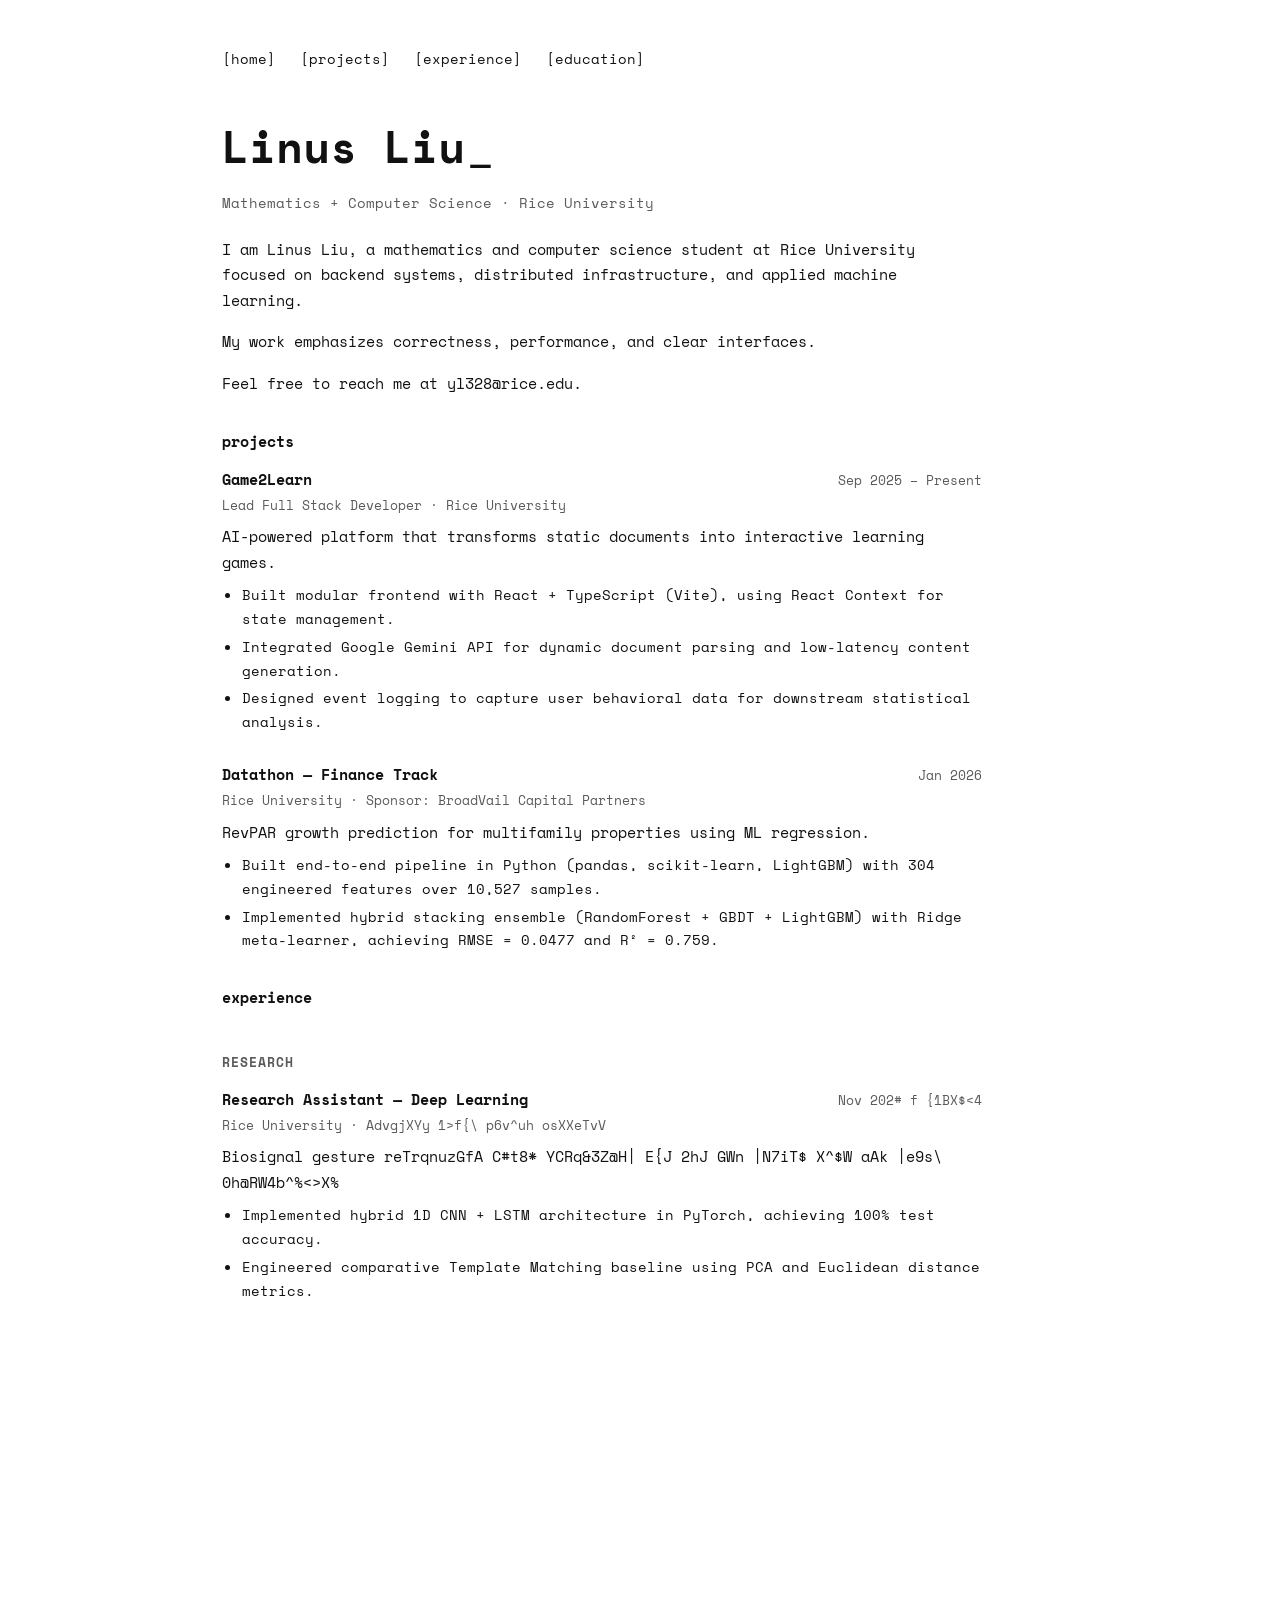
==== index.html @ 2ea879ff "🎨 Palette: Respect prefers-reduced-motion for text scramble animation Co-authored-by: user309dec <18" ====
<!doctype html>
<html lang="en">
  <head>
    <meta charset="utf-8" />
    <meta name="viewport" content="width=device-width, initial-scale=1" />
    <title>Linus Liu</title>
    <link rel="preconnect" href="https://fonts.googleapis.com" />
    <link rel="preconnect" href="https://fonts.gstatic.com" crossorigin />
    <link
      href="https://fonts.googleapis.com/css2?family=Space+Mono:wght@400;700&display=swap"
      rel="stylesheet"
    />
    <link rel="stylesheet" href="styles.css" />
  </head>
  <body>
    <div class="page">
      <header class="top">
        <nav class="nav">
          <a href="#home">[home]</a>
          <a href="#projects">[projects]</a>
          <a href="#experience">[experience]</a>
          <a href="#education">[education]</a>
        </nav>
      </header>

      <main id="home" class="content">
        <h1>Linus Liu</h1>
        <p class="subtitle">Mathematics + Computer Science · Rice University</p>

        <p>
          I am Linus Liu, a mathematics and computer science student at Rice
          University focused on backend systems, distributed infrastructure, and
          applied machine learning.
        </p>
        <p>
          My work emphasizes correctness, performance, and clear interfaces.
        </p>
        <p>
          Feel free to reach me at
          <a href="mailto:yl328@rice.edu">yl328@rice.edu</a>.
        </p>

        <section id="projects" class="section">
          <h2>Projects</h2>

          <div class="entry">
            <div class="entry-header">
              <span class="entry-title">Game2Learn</span>
              <span class="entry-date">Sep 2025 – Present</span>
            </div>
            <div class="entry-sub">
              Lead Full Stack Developer · Rice University
            </div>
            <p>
              AI-powered platform that transforms static documents into
              interactive learning games.
            </p>
            <ul>
              <li>
                Built modular frontend with React + TypeScript (Vite), using
                React Context for state management.
              </li>
              <li>
                Integrated Google Gemini API for dynamic document parsing and
                low-latency content generation.
              </li>
              <li>
                Designed event logging to capture user behavioral data for
                downstream statistical analysis.
              </li>
            </ul>
          </div>

          <div class="entry">
            <div class="entry-header">
              <span class="entry-title">Datathon — Finance Track</span>
              <span class="entry-date">Jan 2026</span>
            </div>
            <div class="entry-sub">
              Rice University · Sponsor: BroadVail Capital Partners
            </div>
            <p>
              RevPAR growth prediction for multifamily properties using ML
              regression.
            </p>
            <ul>
              <li>
                Built end-to-end pipeline in Python (pandas, scikit-learn,
                LightGBM) with 304 engineered features over 10,527 samples.
              </li>
              <li>
                Implemented hybrid stacking ensemble (RandomForest + GBDT +
                LightGBM) with Ridge meta-learner, achieving
                RMSE&nbsp;=&nbsp;0.0477 and R²&nbsp;=&nbsp;0.759.
              </li>
            </ul>
          </div>
        </section>

        <section id="experience" class="section">
          <h2>Experience</h2>

          <h3>research</h3>

          <div class="entry">
            <div class="entry-header">
              <span class="entry-title"
                >Research Assistant — Deep Learning</span
              >
              <span class="entry-date">Nov 2025 – Present</span>
            </div>
            <div class="entry-sub">
              Rice University · Advisor: Prof. Momona Yamagami
            </div>
            <p>
              Biosignal gesture recognition using 88-channel EMG and IMU sensor
              data for VR/AR applications.
            </p>
            <ul>
              <li>
                Implemented hybrid 1D CNN + LSTM architecture in PyTorch,
                achieving 100% test accuracy.
              </li>
              <li>
                Engineered comparative Template Matching baseline using PCA and
                Euclidean distance metrics.
              </li>
            </ul>
          </div>

          <div class="entry">
            <div class="entry-header">
              <span class="entry-title"
                >Research Assistant — Materials Science</span
              >
              <span class="entry-date">Dec 2021 – Nov 2022</span>
            </div>
            <div class="entry-sub">
              Beihang University · Advisor: Prof. Lin Guo (CAS Academician)
            </div>
            <p>Sodium-ion battery anode materials research.</p>
            <ul>
              <li>
                Introduced novel 2D amorphous iron sulfide-selenide nanosheets
                via constrained-region ion-exchange synthesis — first
                demonstration in literature.
              </li>
              <li>
                Achieved first-cycle specific capacity of 883.69 mAh/g with 80%
                retention over 70 cycles.
              </li>
            </ul>
          </div>

          <h3>work</h3>

          <div class="entry">
            <div class="entry-header">
              <span class="entry-title">Machine Learning Intern</span>
              <span class="entry-date">Apr 2025 – Aug 2025</span>
            </div>
            <div class="entry-sub">
              Lenovo Ltd., Beijing · HVAC Algorithm Control Group
            </div>
            <p>
              Training a Decision Pre-trained Transformer for multi-zone HVAC
              control.
            </p>
            <ul>
              <li>
                Implemented decision transformer policy mapping historical
                context to next-step actions under operational constraints.
              </li>
              <li>
                Leveraged JAX for accelerated training with containerized
                environments and reproducible experiment tracking.
              </li>
            </ul>
          </div>

          <p>
            <a href="LinusLiu-CV.pdf" class="mono-link">[cv]</a>
          </p>
        </section>
        <section id="education" class="section">
          <h2>Education</h2>

          <div class="entry">
            <div class="entry-header">
              <span class="entry-title">Rice University</span>
              <span class="entry-date">2024 – Present</span>
            </div>
          </div>

          <div class="entry">
            <div class="entry-header">
              <span class="entry-title"
                >HS Affiliated to Renmin University of China</span
              >
              <span class="entry-date">2021 – 2024</span>
            </div>
          </div>
        </section>
      </main>

      <footer class="footer">
        <a
          href="https://www.linkedin.com/in/linus-liu-10293a324"
          target="_blank"
          rel="noreferrer"
        >
          [linkedin]
        </a>
        <a href="https://github.com/user309dec" target="_blank" rel="noreferrer"
          >[github]</a
        >
      </footer>
    </div>

    <script>
      document.addEventListener("DOMContentLoaded", () => {
        const GLYPHS =
          "ABCDEFGHIJKLMNOPQRSTUVWXYZabcdefghijklmnopqrstuvwxyz0123456789@#$%^&*<>{}[]|/\\";
        const TICK = 28;
        const DECODE_MS = 400;
        const GAP = 80;

        function textNodes(root) {
          const out = [];
          const w = document.createTreeWalker(root, NodeFilter.SHOW_TEXT);
          while (w.nextNode())
            if (w.currentNode.textContent.trim()) out.push(w.currentNode);
          return out;
        }

        function decode(el) {
          if (window.matchMedia("(prefers-reduced-motion: reduce)").matches) {
            return;
          }
          const nodes = textNodes(el);
          if (!nodes.length) return;
          const orig = nodes.map((n) => n.textContent);
          const total = orig.reduce(
            (s, t) => s + t.replace(/\s/g, "").length,
            0,
          );
          if (!total) return;
          const perTick = Math.max(1, Math.ceil(total / (DECODE_MS / TICK)));
          let revealed = 0;

          const iv = setInterval(() => {
            revealed = Math.min(total, revealed + perTick);
            let count = 0;
            nodes.forEach((node, i) => {
              const src = orig[i];
              let r = "";
              for (let c = 0; c < src.length; c++) {
                if (/\s/.test(src[c])) {
                  r += src[c];
                } else {
                  count++;
                  r +=
                    count <= revealed
                      ? src[c]
                      : GLYPHS[(Math.random() * GLYPHS.length) | 0];
                }
              }
              node.textContent = r;
            });

            if (revealed >= total) {
              clearInterval(iv);
              nodes.forEach((n, i) => (n.textContent = orig[i]));
            }
          }, TICK);
        }

        // all text-bearing elements in DOM (visual) order
        const lines = document.querySelectorAll(
          ".top, .content > h1, .content > .subtitle, .content > p:not(.subtitle), " +
            ".section > h2, .section > h3, " +
            ".entry-header, .entry-sub, .entry > p, .entry > ul, " +
            "#experience > p:last-child, .footer",
        );

        lines.forEach((el) => el.classList.add("scramble-line"));

        lines.forEach((el, i) => {
          setTimeout(
            () => {
              el.classList.add("active");
              decode(el);
            },
            180 + i * GAP,
          );
        });
      });
    </script>
  </body>
</html>
---- styles.css ----
:root {
  color-scheme: light;
  --ink: #111111;
  --muted: #5a5a5a;
  --bg: #ffffff;
  --link: #111111;
  --link-hover: #0b5fff;
}

* {
  box-sizing: border-box;
}

html {
  scroll-behavior: smooth;
}

body {
  margin: 0;
  font-family:
    "Space Mono", ui-monospace, SFMono-Regular, Menlo, Consolas,
    "Liberation Mono", monospace;
  color: var(--ink);
  background: var(--bg);
}

/* ── page layout ── */

.page {
  min-height: 100vh;
  max-width: 900px;
  margin: 0 auto;
  padding: 48px 32px 72px;
  display: flex;
  flex-direction: column;
  gap: 28px;
}

/* ── scramble decode reveal ── */

.scramble-line {
  opacity: 0;
  transform: translateY(10px);
  transition:
    opacity 0.18s ease,
    transform 0.3s ease;
}

.scramble-line.active {
  opacity: 1;
  transform: translateY(0);
}

/* ── typing cursor on name ── */

@keyframes blink {
  0%,
  100% {
    opacity: 1;
  }
  50% {
    opacity: 0;
  }
}

h1::after {
  content: "_";
  display: inline-block;
  margin-left: 2px;
  font-weight: 400;
  animation: blink 1s step-end infinite;
}

/* ── navigation ── */

.nav {
  display: flex;
  gap: 24px;
  font-size: 14px;
}

.nav a,
.footer a,
.content a {
  color: var(--link);
  text-decoration: none;
  border-bottom: 1px solid transparent;
  transition:
    color 0.2s ease,
    border-color 0.2s ease,
    letter-spacing 0.2s ease;
}

.nav a:hover,
.footer a:hover {
  color: var(--link-hover);
  border-color: var(--link-hover);
  letter-spacing: 0.06em;
}

.nav a:focus-visible,
.footer a:focus-visible {
  color: var(--link-hover);
  border-color: var(--link-hover);
  letter-spacing: 0.06em;
  outline: 2px solid var(--link-hover);
  outline-offset: 4px;
  border-radius: 2px;
}

.content a:hover {
  color: var(--link-hover);
  border-color: var(--link-hover);
}

.content a:focus-visible {
  color: var(--link-hover);
  border-color: var(--link-hover);
  outline: 2px solid var(--link-hover);
  outline-offset: 2px;
  border-radius: 2px;
}

/* ── content ── */

.content {
  max-width: 760px;
  line-height: 1.7;
}

h1 {
  font-size: clamp(32px, 5vw, 44px);
  margin: 12px 0 6px;
}

.subtitle {
  font-size: 14px;
  color: var(--muted);
  margin: 0 0 22px;
}

p {
  margin: 0 0 16px;
  font-size: 15px;
}

/* ── sections ── */

.section {
  margin-top: 32px;
}

h2 {
  font-size: 15px;
  margin: 0 0 12px;
  text-transform: lowercase;
  position: relative;
  display: inline-block;
}

/* animated underline on section headings */
h2::after {
  content: "";
  position: absolute;
  left: 0;
  bottom: -2px;
  width: 0;
  height: 1px;
  background: var(--ink);
  transition: width 0.4s ease;
}

.section:hover h2::after {
  width: 100%;
}

h3 {
  font-size: 13px;
  font-weight: 700;
  text-transform: uppercase;
  letter-spacing: 0.08em;
  color: var(--muted);
  margin: 28px 0 14px;
}

/* ── entry cards ── */

.entry {
  margin-bottom: 28px;
}

.entry-header {
  display: flex;
  justify-content: space-between;
  align-items: baseline;
  gap: 16px;
  flex-wrap: wrap;
}

.entry-title {
  font-weight: 700;
  font-size: 15px;
}

.entry-date {
  font-size: 13px;
  color: var(--muted);
  white-space: nowrap;
}

.entry-sub {
  font-size: 13px;
  color: var(--muted);
  margin: 2px 0 8px;
}

.entry > p {
  margin: 0 0 8px;
}

.entry ul {
  margin: 0;
  padding-left: 20px;
}

.entry li {
  font-size: 14px;
  margin-bottom: 4px;
  color: var(--ink);
}

.muted {
  color: var(--muted);
}

.mono-link {
  letter-spacing: 0.02em;
}

/* ── footer ── */

.footer {
  margin-top: auto;
  display: flex;
  justify-content: flex-end;
  gap: 18px;
  font-size: 14px;
}

/* ── responsive ── */

@media (max-width: 600px) {
  .page {
    padding: 32px 22px 56px;
  }

  .nav {
    flex-wrap: wrap;
    gap: 16px;
  }

  .footer {
    justify-content: flex-start;
  }
}

/* ── reduced motion ── */

@media (prefers-reduced-motion: reduce) {
  html {
    scroll-behavior: auto !important;
  }

  *,
  *::before,
  *::after {
    animation-duration: 0.01ms !important;
    animation-iteration-count: 1 !important;
    transition-duration: 0.01ms !important;
  }
}
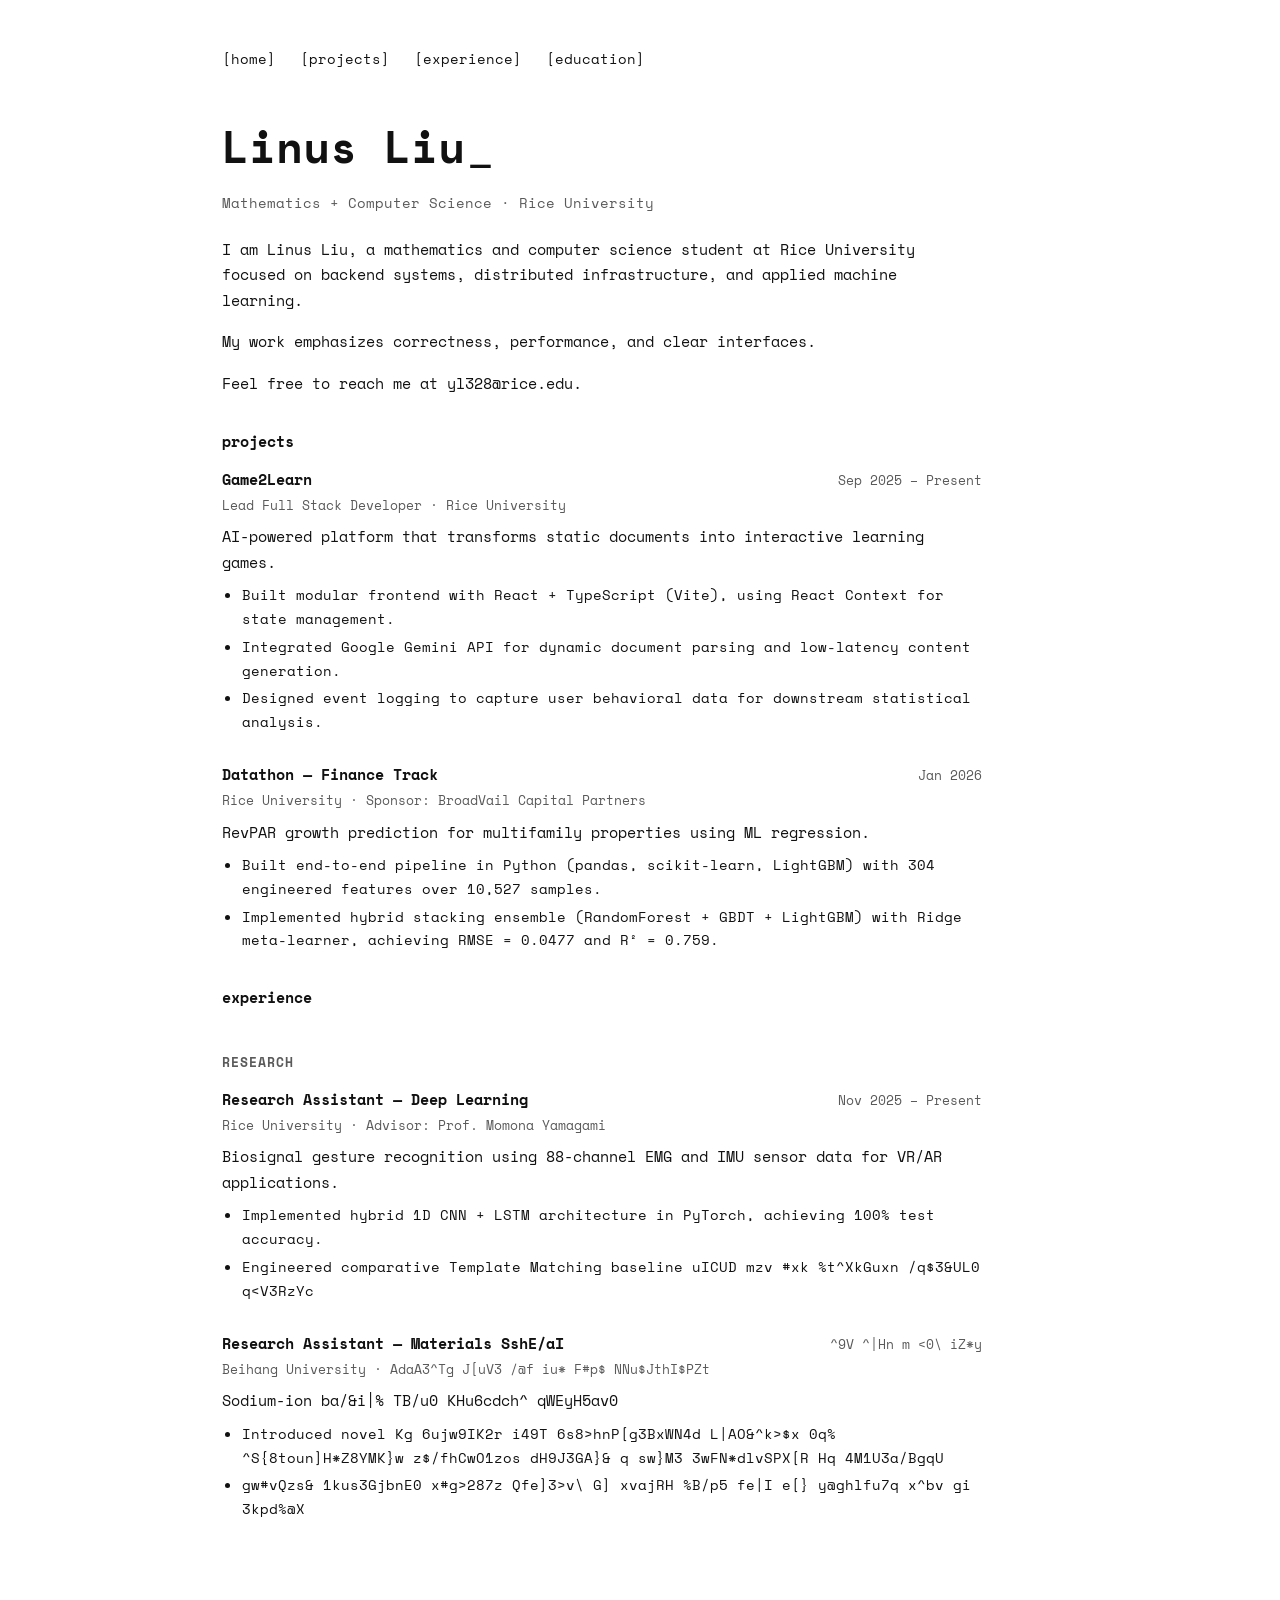
==== commit edc2ca2d: "🎨 Palette: Add prefers-reduced-motion check to JavaScript animations - 💡 What: Modified the JavaScri" ====
--- a/index.html
+++ b/index.html
@@ -234,9 +234,6 @@
         }
 
         function decode(el) {
-          if (window.matchMedia("(prefers-reduced-motion: reduce)").matches) {
-            return;
-          }
           const nodes = textNodes(el);
           if (!nodes.length) return;
           const orig = nodes.map((n) => n.textContent);
@@ -285,14 +282,22 @@
 
         lines.forEach((el) => el.classList.add("scramble-line"));
 
+        const prefersReducedMotion = window.matchMedia(
+          "(prefers-reduced-motion: reduce)",
+        ).matches;
+
         lines.forEach((el, i) => {
-          setTimeout(
-            () => {
-              el.classList.add("active");
-              decode(el);
-            },
-            180 + i * GAP,
-          );
+          if (prefersReducedMotion) {
+            el.classList.add("active");
+          } else {
+            setTimeout(
+              () => {
+                el.classList.add("active");
+                decode(el);
+              },
+              180 + i * GAP,
+            );
+          }
         });
       });
     </script>
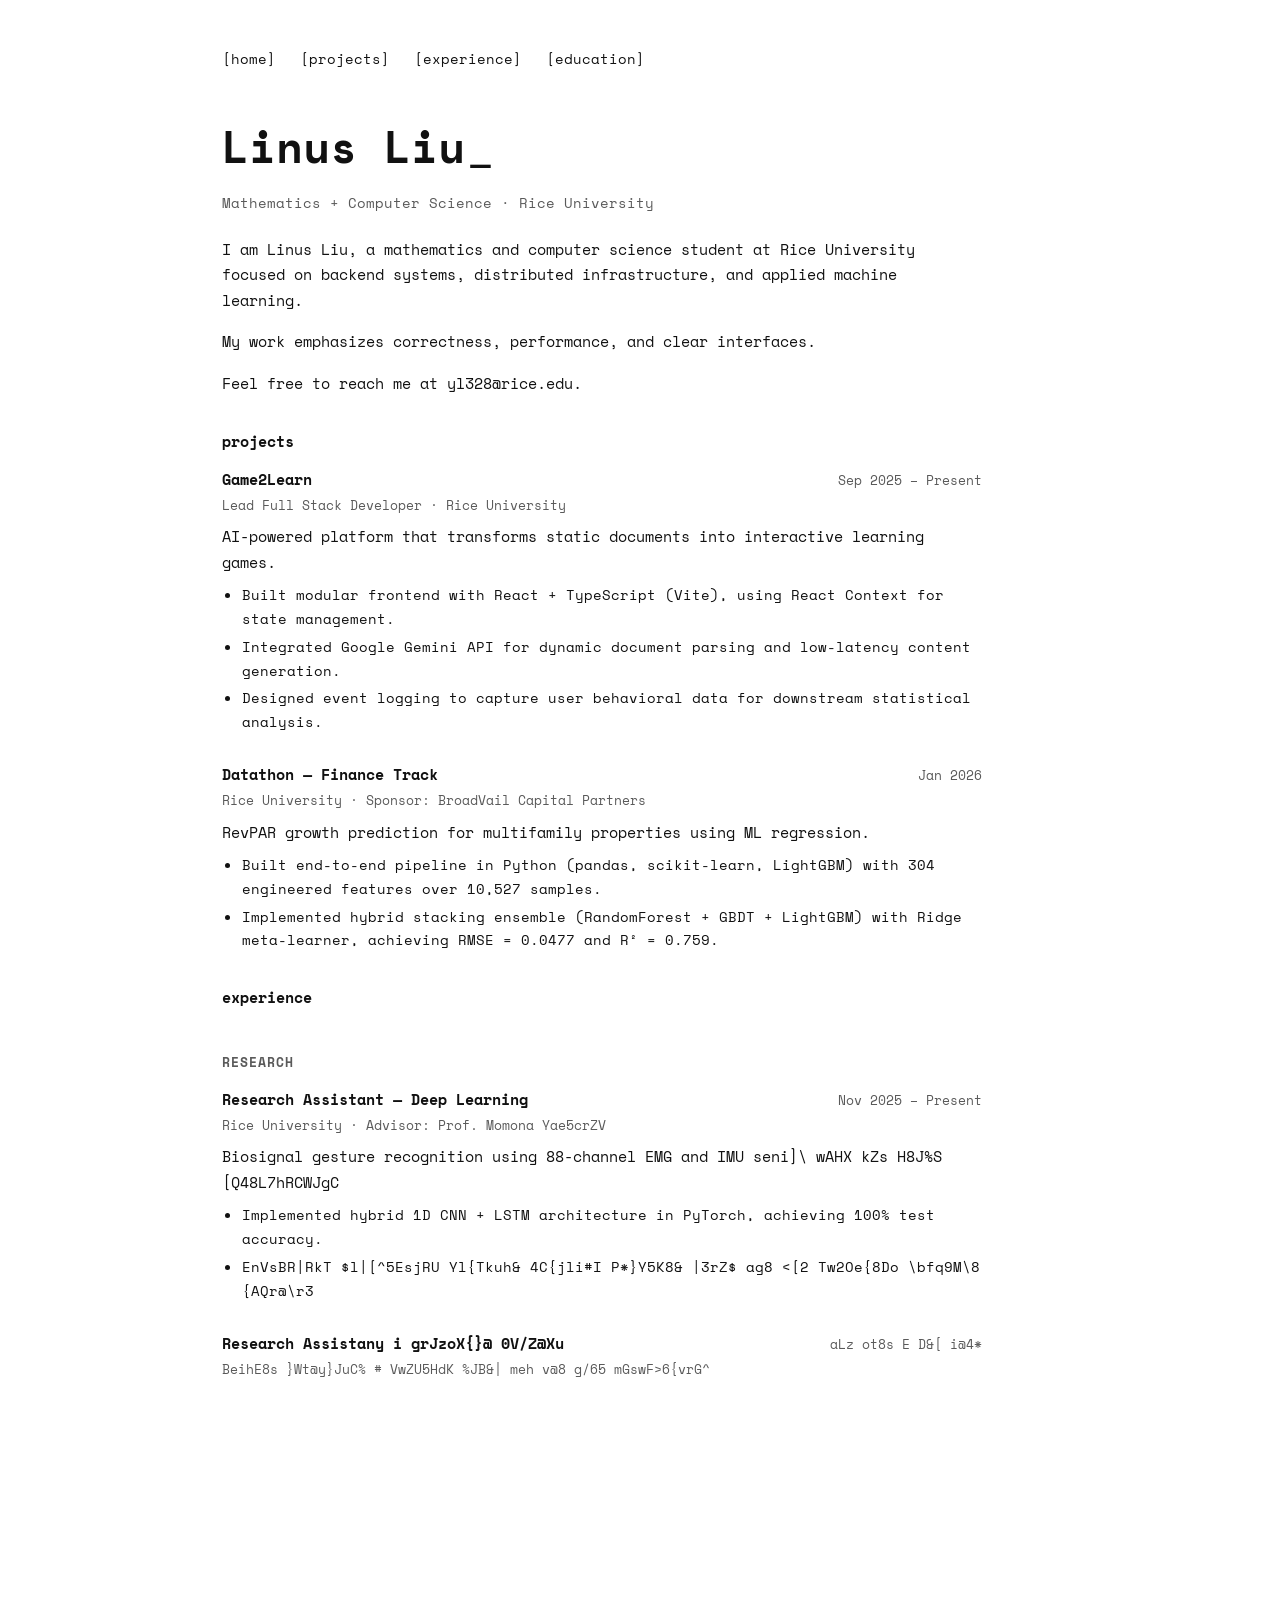
==== commit 90f32f8e: "Respect prefers-reduced-motion for JavaScript scramble animation Added logic to check for the `prefe" ====
--- a/index.html
+++ b/index.html
@@ -280,16 +280,19 @@
             "#experience > p:last-child, .footer",
         );
 
-        lines.forEach((el) => el.classList.add("scramble-line"));
-
         const prefersReducedMotion = window.matchMedia(
           "(prefers-reduced-motion: reduce)",
         ).matches;
 
-        lines.forEach((el, i) => {
-          if (prefersReducedMotion) {
+        if (prefersReducedMotion) {
+          lines.forEach((el) => {
+            el.classList.add("scramble-line");
             el.classList.add("active");
-          } else {
+          });
+        } else {
+          lines.forEach((el) => el.classList.add("scramble-line"));
+
+          lines.forEach((el, i) => {
             setTimeout(
               () => {
                 el.classList.add("active");
@@ -297,8 +300,8 @@
               },
               180 + i * GAP,
             );
-          }
-        });
+          });
+        }
       });
     </script>
   </body>
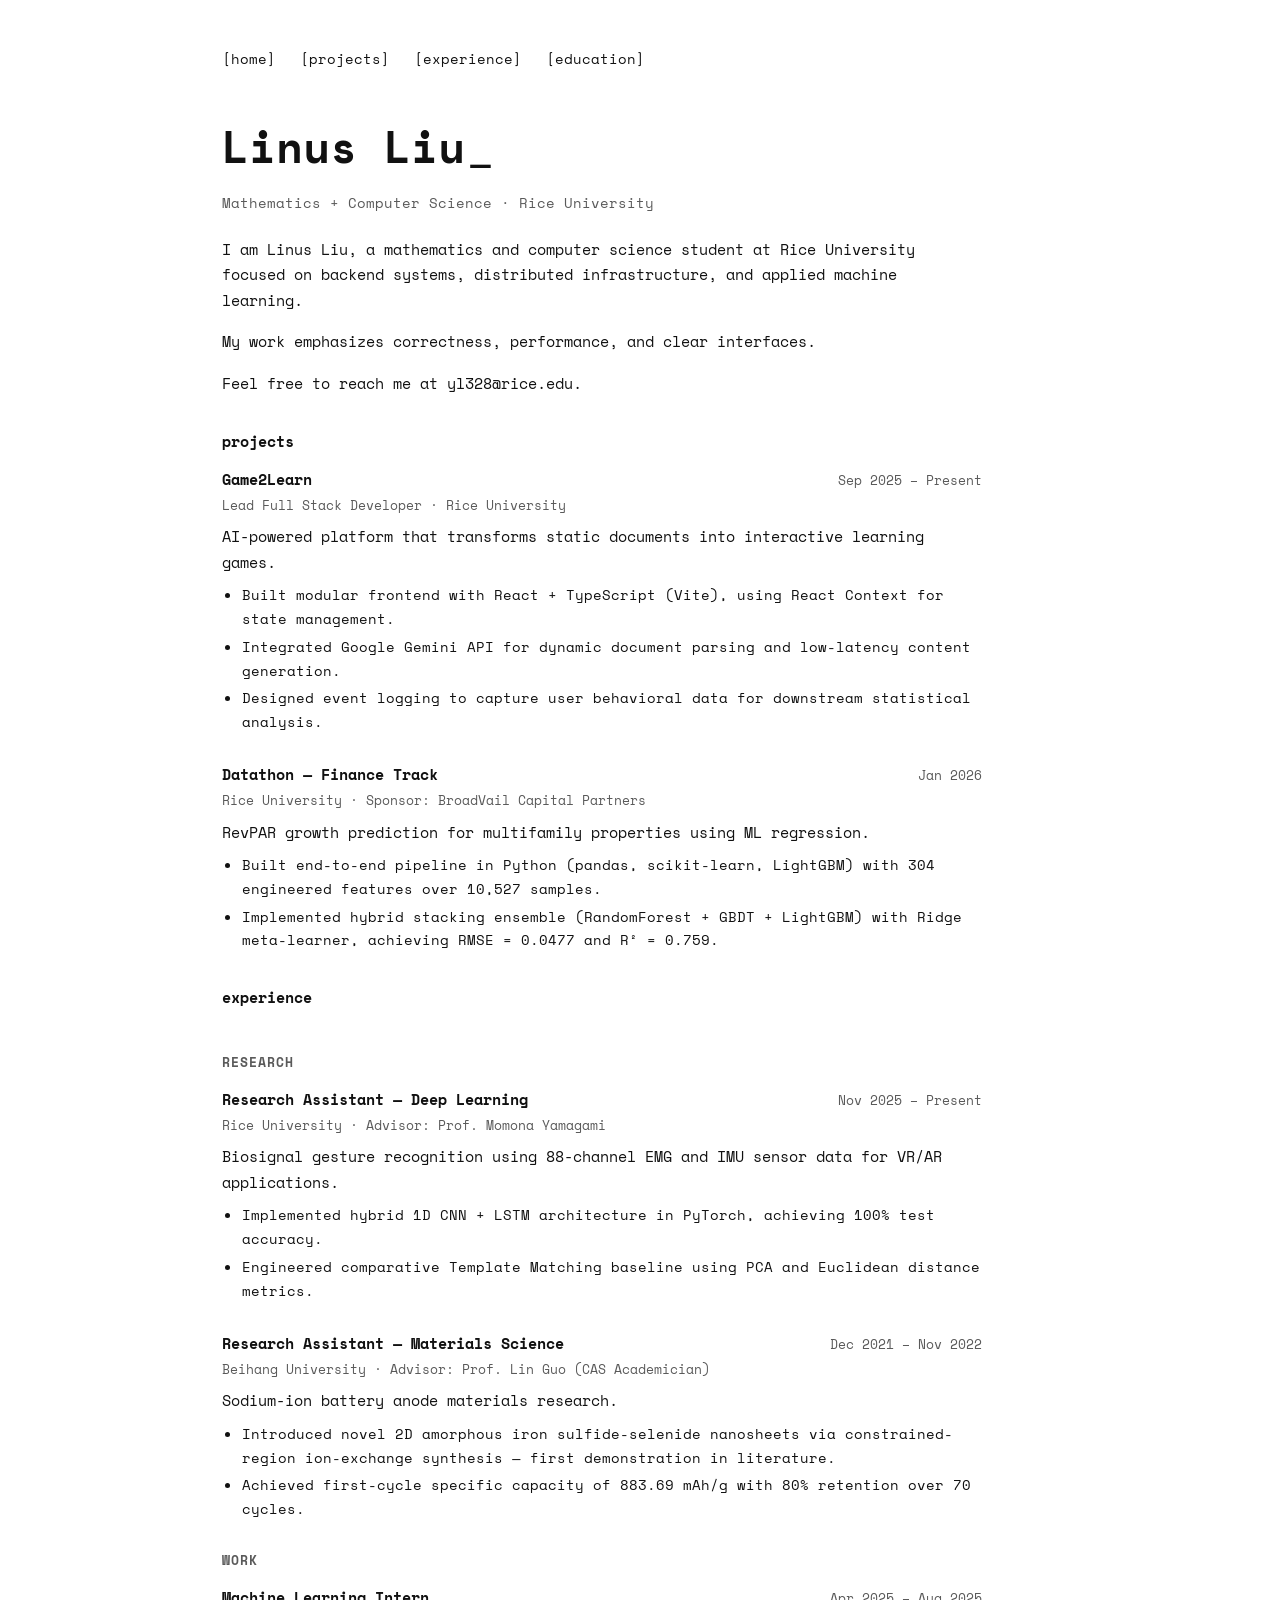
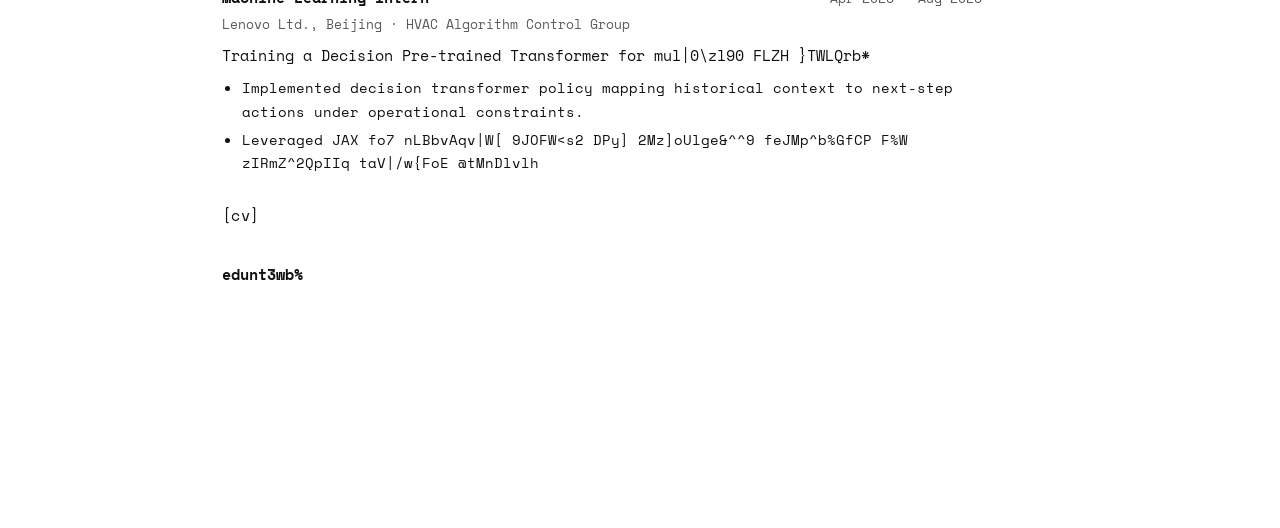
==== commit 5a428073: "🎨 Palette: Add prefers-reduced-motion support for JS animations Co-authored-by: user309dec <18940043" ====
--- a/index.html
+++ b/index.html
@@ -48,26 +48,12 @@
               <span class="entry-title">Game2Learn</span>
               <span class="entry-date">Sep 2025 – Present</span>
             </div>
-            <div class="entry-sub">
-              Lead Full Stack Developer · Rice University
-            </div>
-            <p>
-              AI-powered platform that transforms static documents into
-              interactive learning games.
-            </p>
-            <ul>
-              <li>
-                Built modular frontend with React + TypeScript (Vite), using
-                React Context for state management.
-              </li>
-              <li>
-                Integrated Google Gemini API for dynamic document parsing and
-                low-latency content generation.
-              </li>
-              <li>
-                Designed event logging to capture user behavioral data for
-                downstream statistical analysis.
-              </li>
+            <div class="entry-sub">Lead Full Stack Developer · Rice University</div>
+            <p>AI-powered platform that transforms static documents into interactive learning games.</p>
+            <ul>
+              <li>Built modular frontend with React + TypeScript (Vite), using React Context for state management.</li>
+              <li>Integrated Google Gemini API for dynamic document parsing and low-latency content generation.</li>
+              <li>Designed event logging to capture user behavioral data for downstream statistical analysis.</li>
             </ul>
           </div>
 
@@ -76,23 +62,11 @@
               <span class="entry-title">Datathon — Finance Track</span>
               <span class="entry-date">Jan 2026</span>
             </div>
-            <div class="entry-sub">
-              Rice University · Sponsor: BroadVail Capital Partners
-            </div>
-            <p>
-              RevPAR growth prediction for multifamily properties using ML
-              regression.
-            </p>
-            <ul>
-              <li>
-                Built end-to-end pipeline in Python (pandas, scikit-learn,
-                LightGBM) with 304 engineered features over 10,527 samples.
-              </li>
-              <li>
-                Implemented hybrid stacking ensemble (RandomForest + GBDT +
-                LightGBM) with Ridge meta-learner, achieving
-                RMSE&nbsp;=&nbsp;0.0477 and R²&nbsp;=&nbsp;0.759.
-              </li>
+            <div class="entry-sub">Rice University · Sponsor: BroadVail Capital Partners</div>
+            <p>RevPAR growth prediction for multifamily properties using ML regression.</p>
+            <ul>
+              <li>Built end-to-end pipeline in Python (pandas, scikit-learn, LightGBM) with 304 engineered features over 10,527 samples.</li>
+              <li>Implemented hybrid stacking ensemble (RandomForest + GBDT + LightGBM) with Ridge meta-learner, achieving RMSE&nbsp;=&nbsp;0.0477 and R²&nbsp;=&nbsp;0.759.</li>
             </ul>
           </div>
         </section>
@@ -104,51 +78,27 @@
 
           <div class="entry">
             <div class="entry-header">
-              <span class="entry-title"
-                >Research Assistant — Deep Learning</span
-              >
+              <span class="entry-title">Research Assistant — Deep Learning</span>
               <span class="entry-date">Nov 2025 – Present</span>
             </div>
-            <div class="entry-sub">
-              Rice University · Advisor: Prof. Momona Yamagami
-            </div>
-            <p>
-              Biosignal gesture recognition using 88-channel EMG and IMU sensor
-              data for VR/AR applications.
-            </p>
-            <ul>
-              <li>
-                Implemented hybrid 1D CNN + LSTM architecture in PyTorch,
-                achieving 100% test accuracy.
-              </li>
-              <li>
-                Engineered comparative Template Matching baseline using PCA and
-                Euclidean distance metrics.
-              </li>
-            </ul>
-          </div>
-
-          <div class="entry">
-            <div class="entry-header">
-              <span class="entry-title"
-                >Research Assistant — Materials Science</span
-              >
+            <div class="entry-sub">Rice University · Advisor: Prof. Momona Yamagami</div>
+            <p>Biosignal gesture recognition using 88-channel EMG and IMU sensor data for VR/AR applications.</p>
+            <ul>
+              <li>Implemented hybrid 1D CNN + LSTM architecture in PyTorch, achieving 100% test accuracy.</li>
+              <li>Engineered comparative Template Matching baseline using PCA and Euclidean distance metrics.</li>
+            </ul>
+          </div>
+
+          <div class="entry">
+            <div class="entry-header">
+              <span class="entry-title">Research Assistant — Materials Science</span>
               <span class="entry-date">Dec 2021 – Nov 2022</span>
             </div>
-            <div class="entry-sub">
-              Beihang University · Advisor: Prof. Lin Guo (CAS Academician)
-            </div>
+            <div class="entry-sub">Beihang University · Advisor: Prof. Lin Guo (CAS Academician)</div>
             <p>Sodium-ion battery anode materials research.</p>
             <ul>
-              <li>
-                Introduced novel 2D amorphous iron sulfide-selenide nanosheets
-                via constrained-region ion-exchange synthesis — first
-                demonstration in literature.
-              </li>
-              <li>
-                Achieved first-cycle specific capacity of 883.69 mAh/g with 80%
-                retention over 70 cycles.
-              </li>
+              <li>Introduced novel 2D amorphous iron sulfide-selenide nanosheets via constrained-region ion-exchange synthesis — first demonstration in literature.</li>
+              <li>Achieved first-cycle specific capacity of 883.69 mAh/g with 80% retention over 70 cycles.</li>
             </ul>
           </div>
 
@@ -159,22 +109,11 @@
               <span class="entry-title">Machine Learning Intern</span>
               <span class="entry-date">Apr 2025 – Aug 2025</span>
             </div>
-            <div class="entry-sub">
-              Lenovo Ltd., Beijing · HVAC Algorithm Control Group
-            </div>
-            <p>
-              Training a Decision Pre-trained Transformer for multi-zone HVAC
-              control.
-            </p>
-            <ul>
-              <li>
-                Implemented decision transformer policy mapping historical
-                context to next-step actions under operational constraints.
-              </li>
-              <li>
-                Leveraged JAX for accelerated training with containerized
-                environments and reproducible experiment tracking.
-              </li>
+            <div class="entry-sub">Lenovo Ltd., Beijing · HVAC Algorithm Control Group</div>
+            <p>Training a Decision Pre-trained Transformer for multi-zone HVAC control.</p>
+            <ul>
+              <li>Implemented decision transformer policy mapping historical context to next-step actions under operational constraints.</li>
+              <li>Leveraged JAX for accelerated training with containerized environments and reproducible experiment tracking.</li>
             </ul>
           </div>
 
@@ -194,9 +133,7 @@
 
           <div class="entry">
             <div class="entry-header">
-              <span class="entry-title"
-                >HS Affiliated to Renmin University of China</span
-              >
+              <span class="entry-title">HS Affiliated to Renmin University of China</span>
               <span class="entry-date">2021 – 2024</span>
             </div>
           </div>
@@ -204,16 +141,10 @@
       </main>
 
       <footer class="footer">
-        <a
-          href="https://www.linkedin.com/in/linus-liu-10293a324"
-          target="_blank"
-          rel="noreferrer"
-        >
+        <a href="https://www.linkedin.com/in/linus-liu-10293a324" target="_blank" rel="noreferrer">
           [linkedin]
         </a>
-        <a href="https://github.com/user309dec" target="_blank" rel="noreferrer"
-          >[github]</a
-        >
+        <a href="https://github.com/user309dec" target="_blank" rel="noreferrer">[github]</a>
       </footer>
     </div>
 
@@ -239,7 +170,7 @@
           const orig = nodes.map((n) => n.textContent);
           const total = orig.reduce(
             (s, t) => s + t.replace(/\s/g, "").length,
-            0,
+            0
           );
           if (!total) return;
           const perTick = Math.max(1, Math.ceil(total / (DECODE_MS / TICK)));
@@ -275,33 +206,31 @@
         // all text-bearing elements in DOM (visual) order
         const lines = document.querySelectorAll(
           ".top, .content > h1, .content > .subtitle, .content > p:not(.subtitle), " +
-            ".section > h2, .section > h3, " +
-            ".entry-header, .entry-sub, .entry > p, .entry > ul, " +
-            "#experience > p:last-child, .footer",
+          ".section > h2, .section > h3, " +
+          ".entry-header, .entry-sub, .entry > p, .entry > ul, " +
+          "#experience > p:last-child, .footer"
         );
+
+        lines.forEach((el) => el.classList.add("scramble-line"));
 
         const prefersReducedMotion = window.matchMedia(
           "(prefers-reduced-motion: reduce)",
         ).matches;
 
-        if (prefersReducedMotion) {
-          lines.forEach((el) => {
-            el.classList.add("scramble-line");
+        lines.forEach((el, i) => {
+          if (prefersReducedMotion) {
             el.classList.add("active");
-          });
-        } else {
-          lines.forEach((el) => el.classList.add("scramble-line"));
-
-          lines.forEach((el, i) => {
-            setTimeout(
-              () => {
-                el.classList.add("active");
-                decode(el);
-              },
-              180 + i * GAP,
-            );
-          });
-        }
+            return;
+          }
+
+          setTimeout(
+            () => {
+              el.classList.add("active");
+              decode(el);
+            },
+            180 + i * GAP,
+          );
+        });
       });
     </script>
   </body>
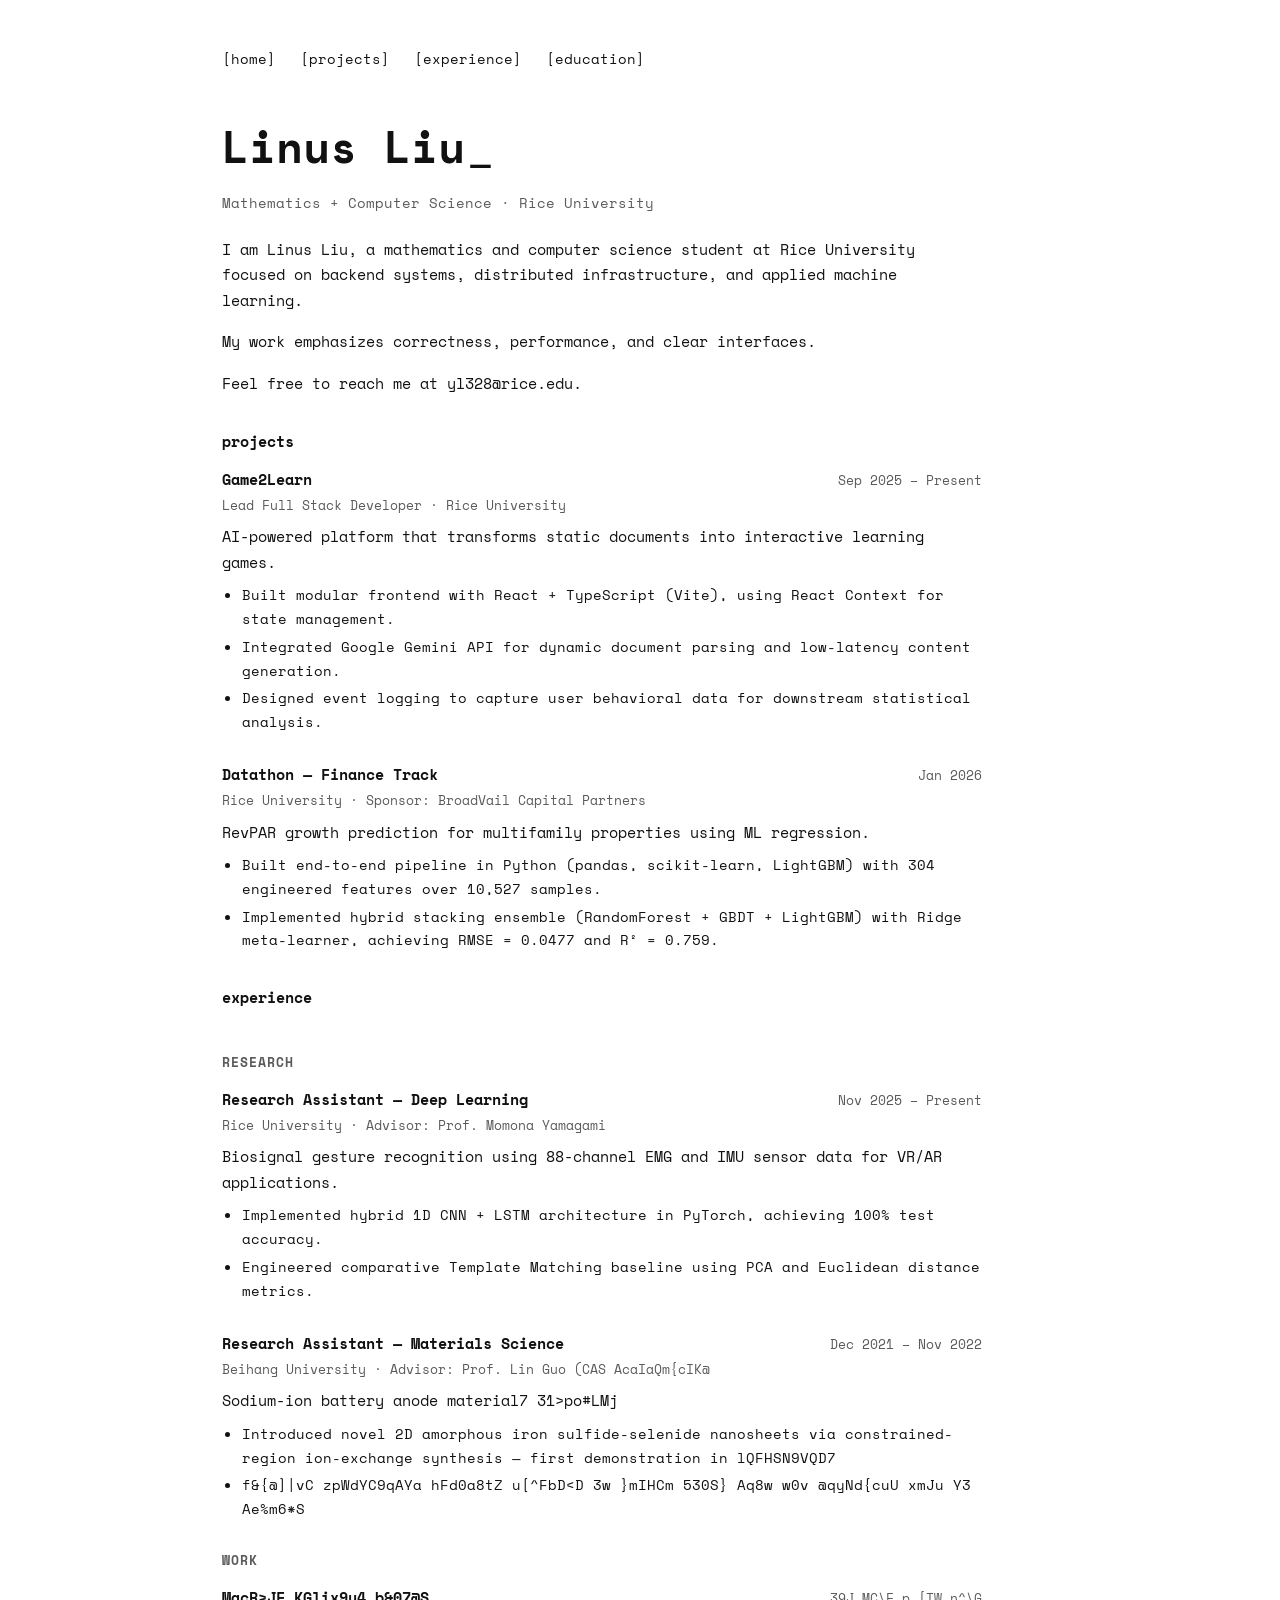
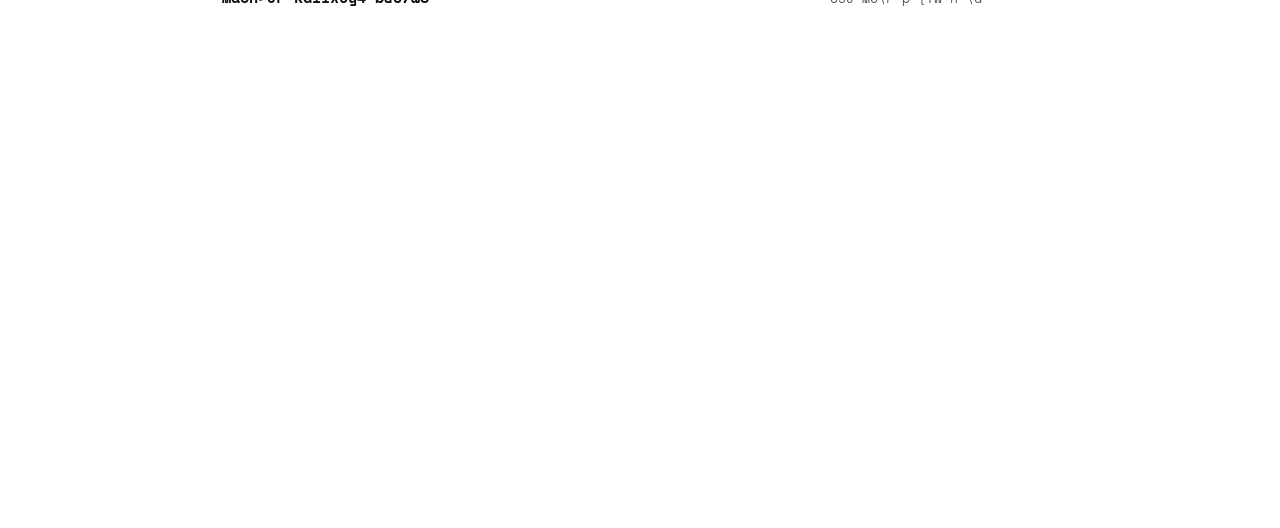
==== commit f302b4d0: "Respect prefers-reduced-motion in text scramble animation Co-authored-by: user309dec <189400439+user" ====
--- a/index.html
+++ b/index.html
@@ -48,12 +48,26 @@
               <span class="entry-title">Game2Learn</span>
               <span class="entry-date">Sep 2025 – Present</span>
             </div>
-            <div class="entry-sub">Lead Full Stack Developer · Rice University</div>
-            <p>AI-powered platform that transforms static documents into interactive learning games.</p>
-            <ul>
-              <li>Built modular frontend with React + TypeScript (Vite), using React Context for state management.</li>
-              <li>Integrated Google Gemini API for dynamic document parsing and low-latency content generation.</li>
-              <li>Designed event logging to capture user behavioral data for downstream statistical analysis.</li>
+            <div class="entry-sub">
+              Lead Full Stack Developer · Rice University
+            </div>
+            <p>
+              AI-powered platform that transforms static documents into
+              interactive learning games.
+            </p>
+            <ul>
+              <li>
+                Built modular frontend with React + TypeScript (Vite), using
+                React Context for state management.
+              </li>
+              <li>
+                Integrated Google Gemini API for dynamic document parsing and
+                low-latency content generation.
+              </li>
+              <li>
+                Designed event logging to capture user behavioral data for
+                downstream statistical analysis.
+              </li>
             </ul>
           </div>
 
@@ -62,11 +76,23 @@
               <span class="entry-title">Datathon — Finance Track</span>
               <span class="entry-date">Jan 2026</span>
             </div>
-            <div class="entry-sub">Rice University · Sponsor: BroadVail Capital Partners</div>
-            <p>RevPAR growth prediction for multifamily properties using ML regression.</p>
-            <ul>
-              <li>Built end-to-end pipeline in Python (pandas, scikit-learn, LightGBM) with 304 engineered features over 10,527 samples.</li>
-              <li>Implemented hybrid stacking ensemble (RandomForest + GBDT + LightGBM) with Ridge meta-learner, achieving RMSE&nbsp;=&nbsp;0.0477 and R²&nbsp;=&nbsp;0.759.</li>
+            <div class="entry-sub">
+              Rice University · Sponsor: BroadVail Capital Partners
+            </div>
+            <p>
+              RevPAR growth prediction for multifamily properties using ML
+              regression.
+            </p>
+            <ul>
+              <li>
+                Built end-to-end pipeline in Python (pandas, scikit-learn,
+                LightGBM) with 304 engineered features over 10,527 samples.
+              </li>
+              <li>
+                Implemented hybrid stacking ensemble (RandomForest + GBDT +
+                LightGBM) with Ridge meta-learner, achieving
+                RMSE&nbsp;=&nbsp;0.0477 and R²&nbsp;=&nbsp;0.759.
+              </li>
             </ul>
           </div>
         </section>
@@ -78,27 +104,51 @@
 
           <div class="entry">
             <div class="entry-header">
-              <span class="entry-title">Research Assistant — Deep Learning</span>
+              <span class="entry-title"
+                >Research Assistant — Deep Learning</span
+              >
               <span class="entry-date">Nov 2025 – Present</span>
             </div>
-            <div class="entry-sub">Rice University · Advisor: Prof. Momona Yamagami</div>
-            <p>Biosignal gesture recognition using 88-channel EMG and IMU sensor data for VR/AR applications.</p>
-            <ul>
-              <li>Implemented hybrid 1D CNN + LSTM architecture in PyTorch, achieving 100% test accuracy.</li>
-              <li>Engineered comparative Template Matching baseline using PCA and Euclidean distance metrics.</li>
-            </ul>
-          </div>
-
-          <div class="entry">
-            <div class="entry-header">
-              <span class="entry-title">Research Assistant — Materials Science</span>
+            <div class="entry-sub">
+              Rice University · Advisor: Prof. Momona Yamagami
+            </div>
+            <p>
+              Biosignal gesture recognition using 88-channel EMG and IMU sensor
+              data for VR/AR applications.
+            </p>
+            <ul>
+              <li>
+                Implemented hybrid 1D CNN + LSTM architecture in PyTorch,
+                achieving 100% test accuracy.
+              </li>
+              <li>
+                Engineered comparative Template Matching baseline using PCA and
+                Euclidean distance metrics.
+              </li>
+            </ul>
+          </div>
+
+          <div class="entry">
+            <div class="entry-header">
+              <span class="entry-title"
+                >Research Assistant — Materials Science</span
+              >
               <span class="entry-date">Dec 2021 – Nov 2022</span>
             </div>
-            <div class="entry-sub">Beihang University · Advisor: Prof. Lin Guo (CAS Academician)</div>
+            <div class="entry-sub">
+              Beihang University · Advisor: Prof. Lin Guo (CAS Academician)
+            </div>
             <p>Sodium-ion battery anode materials research.</p>
             <ul>
-              <li>Introduced novel 2D amorphous iron sulfide-selenide nanosheets via constrained-region ion-exchange synthesis — first demonstration in literature.</li>
-              <li>Achieved first-cycle specific capacity of 883.69 mAh/g with 80% retention over 70 cycles.</li>
+              <li>
+                Introduced novel 2D amorphous iron sulfide-selenide nanosheets
+                via constrained-region ion-exchange synthesis — first
+                demonstration in literature.
+              </li>
+              <li>
+                Achieved first-cycle specific capacity of 883.69 mAh/g with 80%
+                retention over 70 cycles.
+              </li>
             </ul>
           </div>
 
@@ -109,11 +159,22 @@
               <span class="entry-title">Machine Learning Intern</span>
               <span class="entry-date">Apr 2025 – Aug 2025</span>
             </div>
-            <div class="entry-sub">Lenovo Ltd., Beijing · HVAC Algorithm Control Group</div>
-            <p>Training a Decision Pre-trained Transformer for multi-zone HVAC control.</p>
-            <ul>
-              <li>Implemented decision transformer policy mapping historical context to next-step actions under operational constraints.</li>
-              <li>Leveraged JAX for accelerated training with containerized environments and reproducible experiment tracking.</li>
+            <div class="entry-sub">
+              Lenovo Ltd., Beijing · HVAC Algorithm Control Group
+            </div>
+            <p>
+              Training a Decision Pre-trained Transformer for multi-zone HVAC
+              control.
+            </p>
+            <ul>
+              <li>
+                Implemented decision transformer policy mapping historical
+                context to next-step actions under operational constraints.
+              </li>
+              <li>
+                Leveraged JAX for accelerated training with containerized
+                environments and reproducible experiment tracking.
+              </li>
             </ul>
           </div>
 
@@ -133,7 +194,9 @@
 
           <div class="entry">
             <div class="entry-header">
-              <span class="entry-title">HS Affiliated to Renmin University of China</span>
+              <span class="entry-title"
+                >HS Affiliated to Renmin University of China</span
+              >
               <span class="entry-date">2021 – 2024</span>
             </div>
           </div>
@@ -141,10 +204,16 @@
       </main>
 
       <footer class="footer">
-        <a href="https://www.linkedin.com/in/linus-liu-10293a324" target="_blank" rel="noreferrer">
+        <a
+          href="https://www.linkedin.com/in/linus-liu-10293a324"
+          target="_blank"
+          rel="noreferrer"
+        >
           [linkedin]
         </a>
-        <a href="https://github.com/user309dec" target="_blank" rel="noreferrer">[github]</a>
+        <a href="https://github.com/user309dec" target="_blank" rel="noreferrer"
+          >[github]</a
+        >
       </footer>
     </div>
 
@@ -170,7 +239,7 @@
           const orig = nodes.map((n) => n.textContent);
           const total = orig.reduce(
             (s, t) => s + t.replace(/\s/g, "").length,
-            0
+            0,
           );
           if (!total) return;
           const perTick = Math.max(1, Math.ceil(total / (DECODE_MS / TICK)));
@@ -206,23 +275,22 @@
         // all text-bearing elements in DOM (visual) order
         const lines = document.querySelectorAll(
           ".top, .content > h1, .content > .subtitle, .content > p:not(.subtitle), " +
-          ".section > h2, .section > h3, " +
-          ".entry-header, .entry-sub, .entry > p, .entry > ul, " +
-          "#experience > p:last-child, .footer"
+            ".section > h2, .section > h3, " +
+            ".entry-header, .entry-sub, .entry > p, .entry > ul, " +
+            "#experience > p:last-child, .footer",
         );
 
+        if (window.matchMedia("(prefers-reduced-motion: reduce)").matches) {
+          lines.forEach((el) => {
+            el.classList.add("scramble-line");
+            el.classList.add("active");
+          });
+          return;
+        }
+
         lines.forEach((el) => el.classList.add("scramble-line"));
 
-        const prefersReducedMotion = window.matchMedia(
-          "(prefers-reduced-motion: reduce)",
-        ).matches;
-
         lines.forEach((el, i) => {
-          if (prefersReducedMotion) {
-            el.classList.add("active");
-            return;
-          }
-
           setTimeout(
             () => {
               el.classList.add("active");
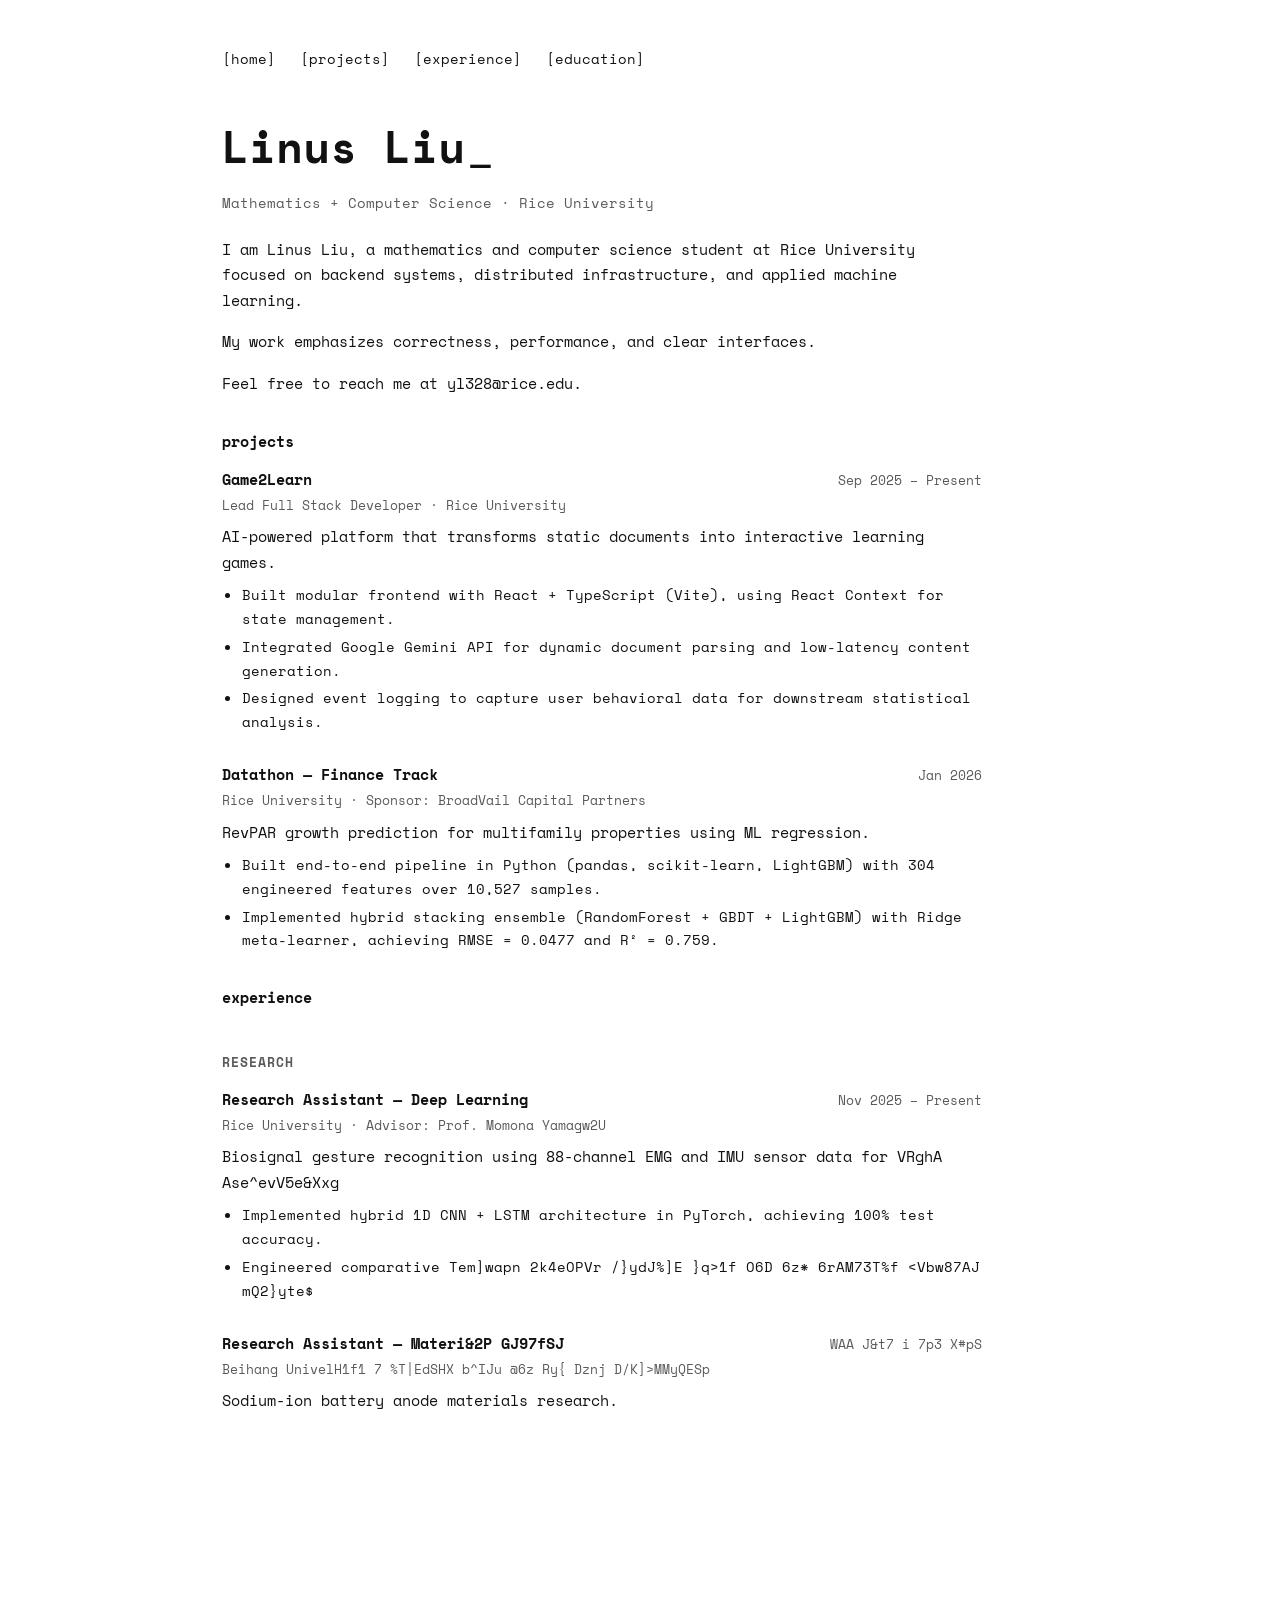
==== commit 1a4a319b: "🎨 Palette: Add reduced motion support to JS text scramble animation - Add `window.matchMedia('(prefe" ====
--- a/index.html
+++ b/index.html
@@ -280,25 +280,25 @@
             "#experience > p:last-child, .footer",
         );
 
-        if (window.matchMedia("(prefers-reduced-motion: reduce)").matches) {
-          lines.forEach((el) => {
-            el.classList.add("scramble-line");
-            el.classList.add("active");
+        const prefersReducedMotion = window.matchMedia(
+          "(prefers-reduced-motion: reduce)",
+        ).matches;
+
+        if (prefersReducedMotion) {
+          lines.forEach((el) => el.classList.add("active"));
+        } else {
+          lines.forEach((el) => el.classList.add("scramble-line"));
+
+          lines.forEach((el, i) => {
+            setTimeout(
+              () => {
+                el.classList.add("active");
+                decode(el);
+              },
+              180 + i * GAP,
+            );
           });
-          return;
         }
-
-        lines.forEach((el) => el.classList.add("scramble-line"));
-
-        lines.forEach((el, i) => {
-          setTimeout(
-            () => {
-              el.classList.add("active");
-              decode(el);
-            },
-            180 + i * GAP,
-          );
-        });
       });
     </script>
   </body>
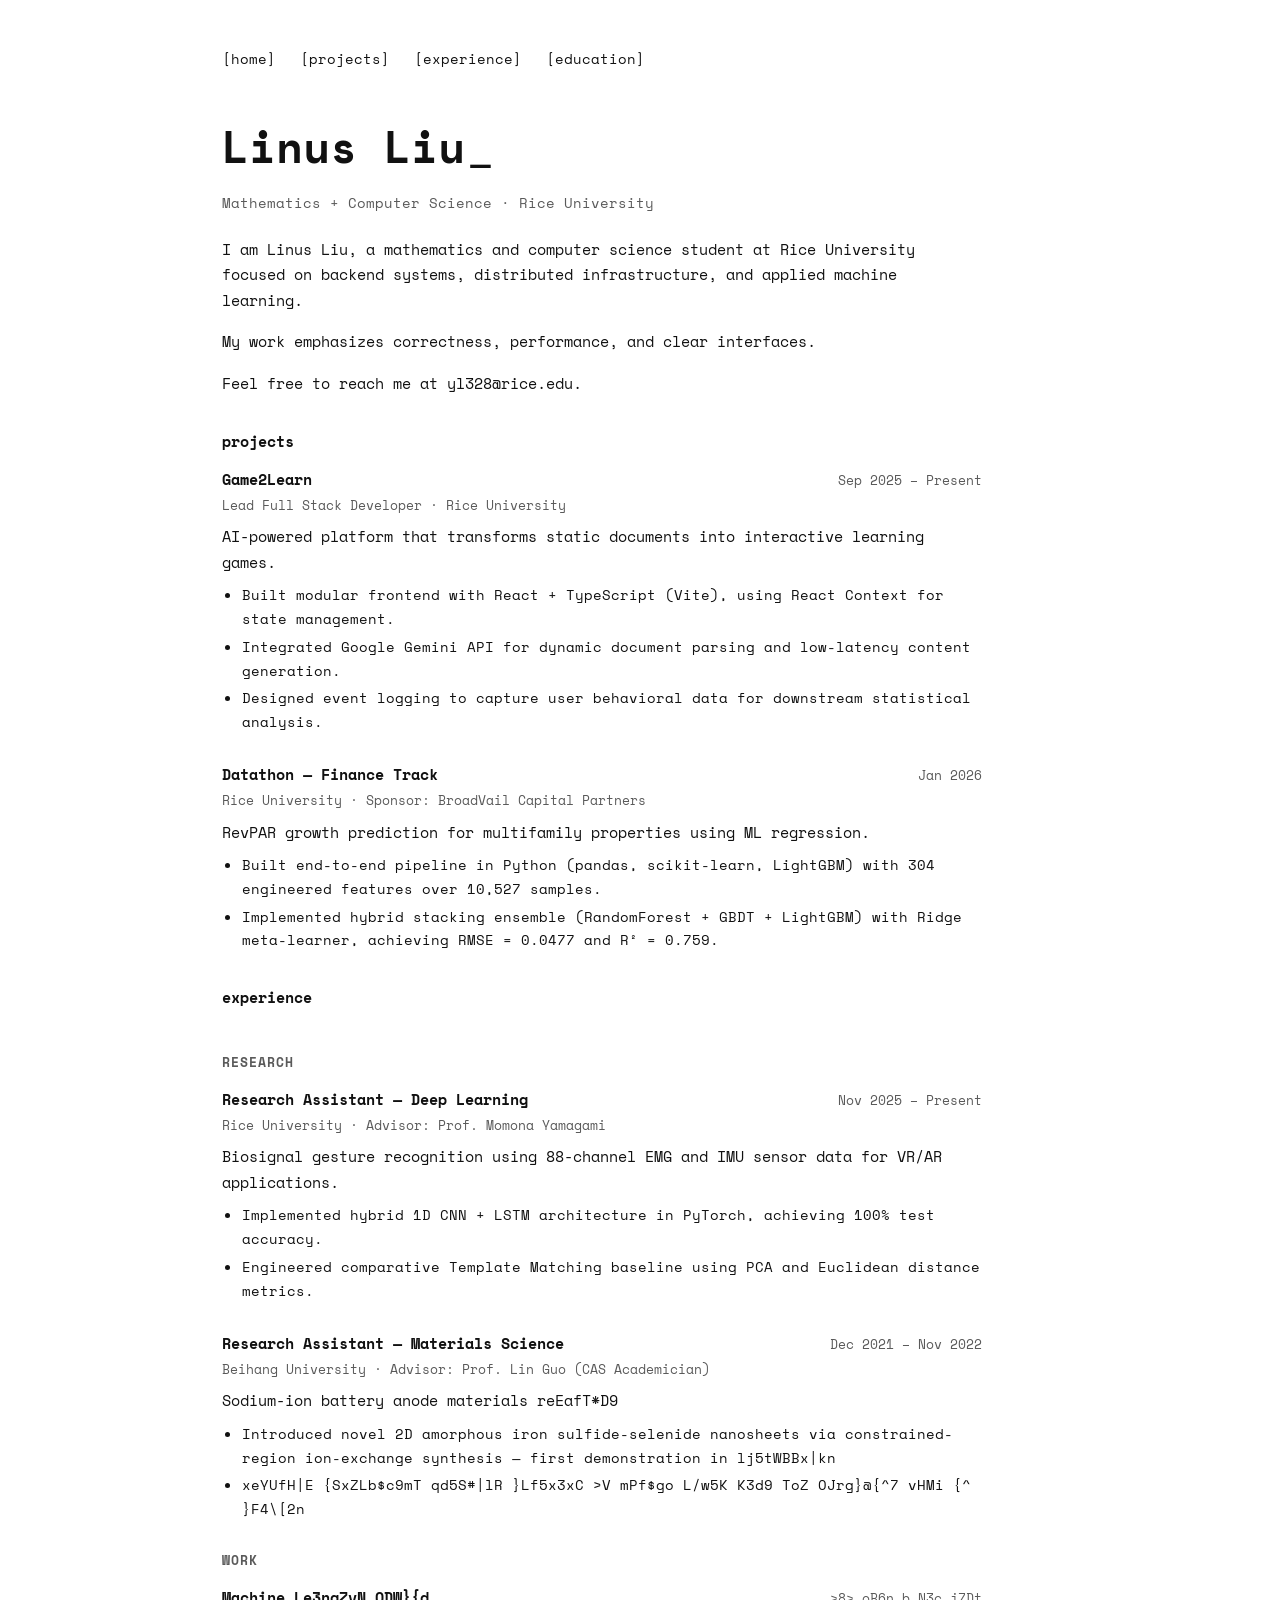
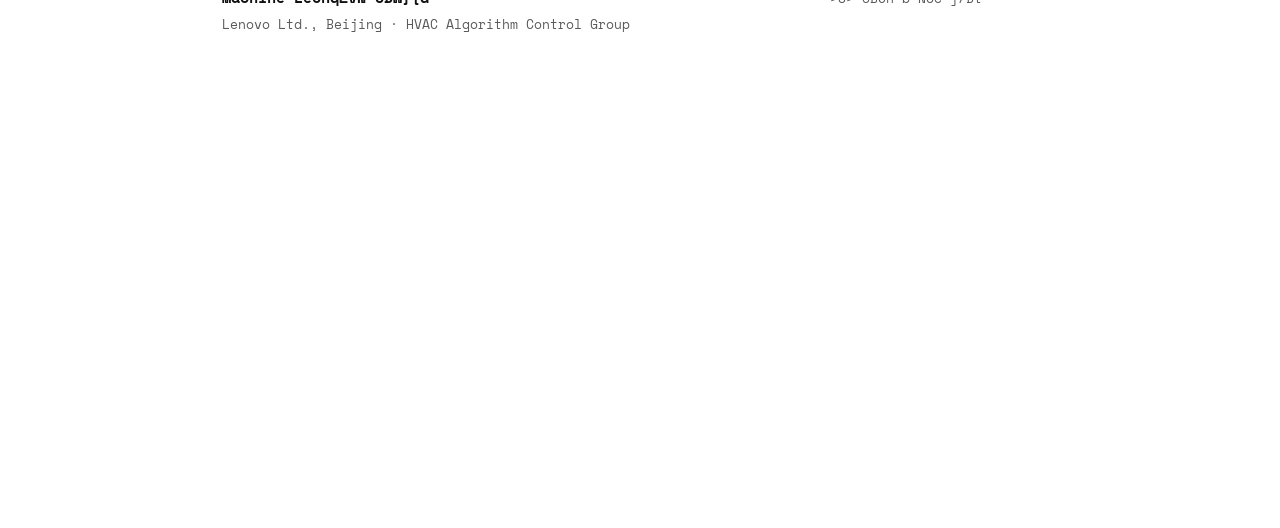
==== commit 9f332c8f: "feat: add JS matchMedia check for reduced motion preferences Wrapped the scramble decode animation l" ====
--- a/index.html
+++ b/index.html
@@ -284,9 +284,7 @@
           "(prefers-reduced-motion: reduce)",
         ).matches;
 
-        if (prefersReducedMotion) {
-          lines.forEach((el) => el.classList.add("active"));
-        } else {
+        if (!prefersReducedMotion) {
           lines.forEach((el) => el.classList.add("scramble-line"));
 
           lines.forEach((el, i) => {
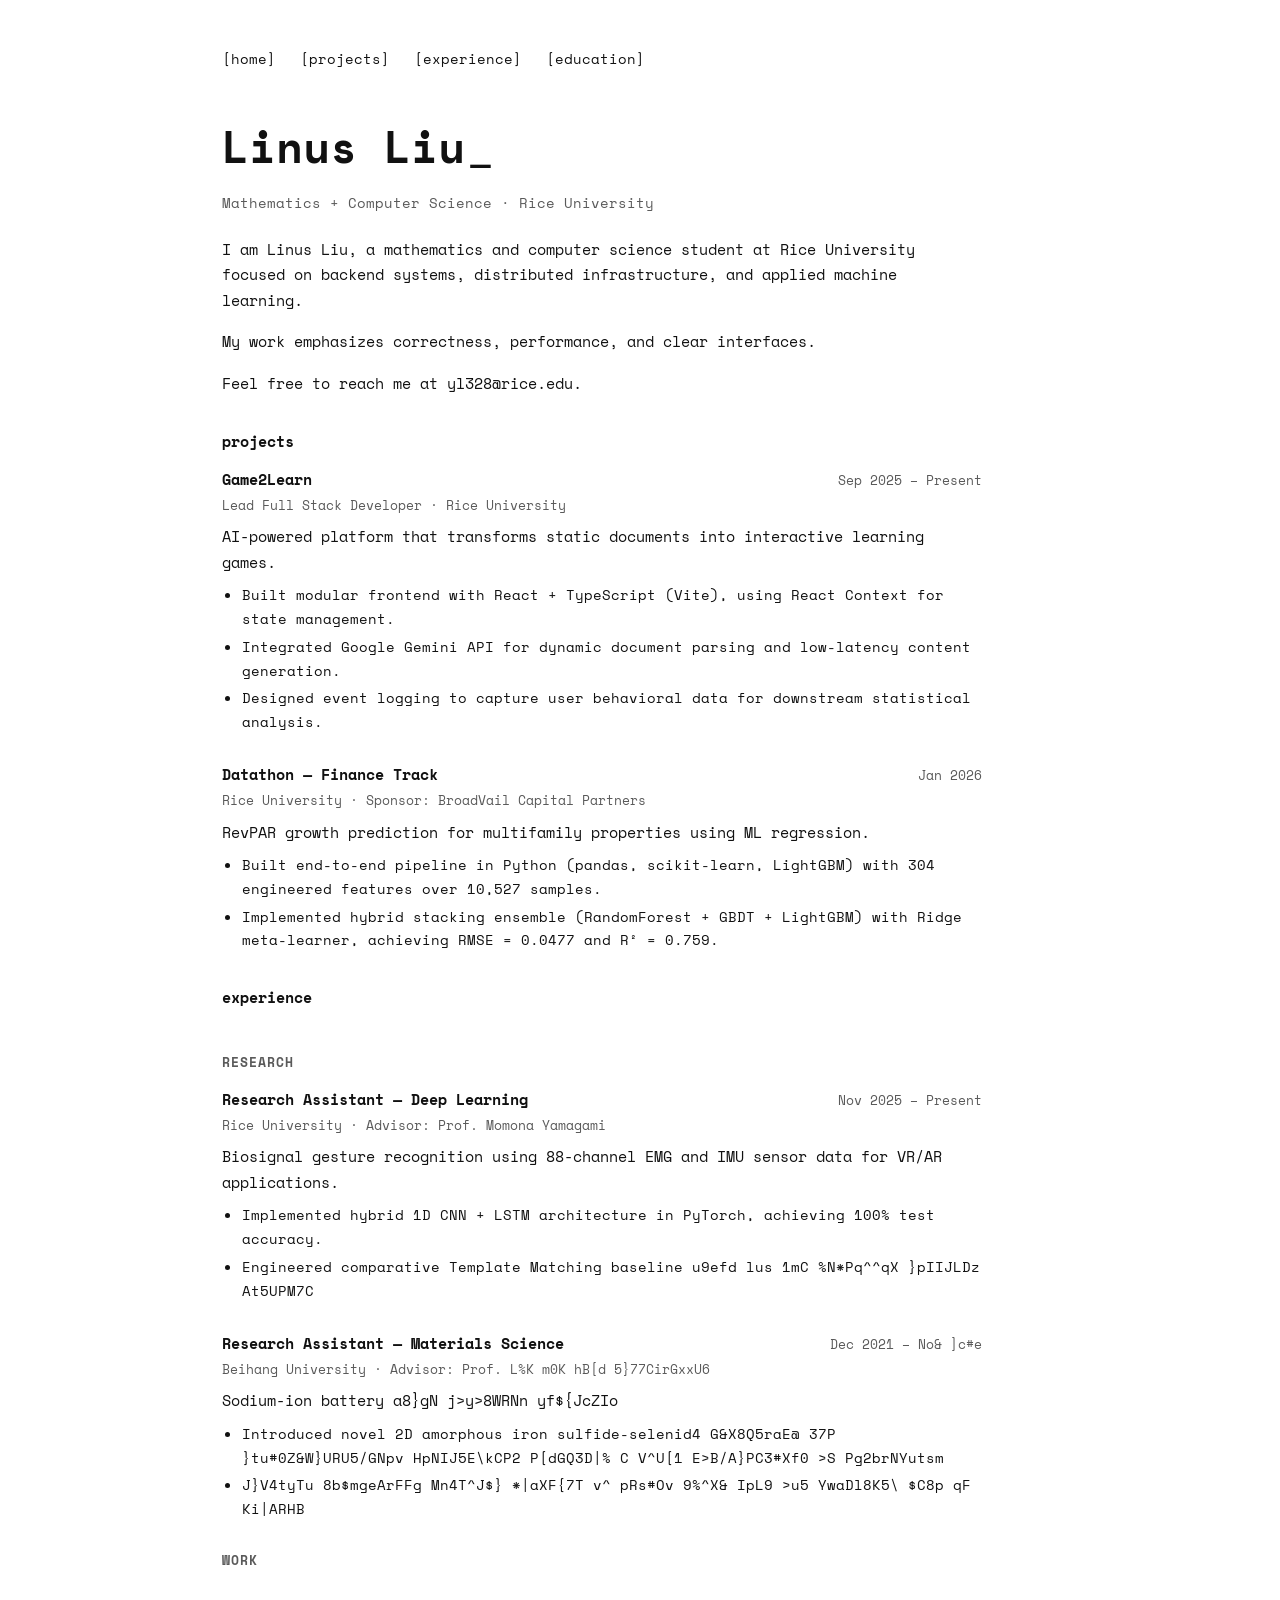
==== commit 4ac4b1d2: "🎨 Palette: Add prefers-reduced-motion check to JS text scramble This commit addresses an accessibili" ====
--- a/index.html
+++ b/index.html
@@ -48,26 +48,12 @@
               <span class="entry-title">Game2Learn</span>
               <span class="entry-date">Sep 2025 – Present</span>
             </div>
-            <div class="entry-sub">
-              Lead Full Stack Developer · Rice University
-            </div>
-            <p>
-              AI-powered platform that transforms static documents into
-              interactive learning games.
-            </p>
-            <ul>
-              <li>
-                Built modular frontend with React + TypeScript (Vite), using
-                React Context for state management.
-              </li>
-              <li>
-                Integrated Google Gemini API for dynamic document parsing and
-                low-latency content generation.
-              </li>
-              <li>
-                Designed event logging to capture user behavioral data for
-                downstream statistical analysis.
-              </li>
+            <div class="entry-sub">Lead Full Stack Developer · Rice University</div>
+            <p>AI-powered platform that transforms static documents into interactive learning games.</p>
+            <ul>
+              <li>Built modular frontend with React + TypeScript (Vite), using React Context for state management.</li>
+              <li>Integrated Google Gemini API for dynamic document parsing and low-latency content generation.</li>
+              <li>Designed event logging to capture user behavioral data for downstream statistical analysis.</li>
             </ul>
           </div>
 
@@ -76,23 +62,11 @@
               <span class="entry-title">Datathon — Finance Track</span>
               <span class="entry-date">Jan 2026</span>
             </div>
-            <div class="entry-sub">
-              Rice University · Sponsor: BroadVail Capital Partners
-            </div>
-            <p>
-              RevPAR growth prediction for multifamily properties using ML
-              regression.
-            </p>
-            <ul>
-              <li>
-                Built end-to-end pipeline in Python (pandas, scikit-learn,
-                LightGBM) with 304 engineered features over 10,527 samples.
-              </li>
-              <li>
-                Implemented hybrid stacking ensemble (RandomForest + GBDT +
-                LightGBM) with Ridge meta-learner, achieving
-                RMSE&nbsp;=&nbsp;0.0477 and R²&nbsp;=&nbsp;0.759.
-              </li>
+            <div class="entry-sub">Rice University · Sponsor: BroadVail Capital Partners</div>
+            <p>RevPAR growth prediction for multifamily properties using ML regression.</p>
+            <ul>
+              <li>Built end-to-end pipeline in Python (pandas, scikit-learn, LightGBM) with 304 engineered features over 10,527 samples.</li>
+              <li>Implemented hybrid stacking ensemble (RandomForest + GBDT + LightGBM) with Ridge meta-learner, achieving RMSE&nbsp;=&nbsp;0.0477 and R²&nbsp;=&nbsp;0.759.</li>
             </ul>
           </div>
         </section>
@@ -104,51 +78,27 @@
 
           <div class="entry">
             <div class="entry-header">
-              <span class="entry-title"
-                >Research Assistant — Deep Learning</span
-              >
+              <span class="entry-title">Research Assistant — Deep Learning</span>
               <span class="entry-date">Nov 2025 – Present</span>
             </div>
-            <div class="entry-sub">
-              Rice University · Advisor: Prof. Momona Yamagami
-            </div>
-            <p>
-              Biosignal gesture recognition using 88-channel EMG and IMU sensor
-              data for VR/AR applications.
-            </p>
-            <ul>
-              <li>
-                Implemented hybrid 1D CNN + LSTM architecture in PyTorch,
-                achieving 100% test accuracy.
-              </li>
-              <li>
-                Engineered comparative Template Matching baseline using PCA and
-                Euclidean distance metrics.
-              </li>
-            </ul>
-          </div>
-
-          <div class="entry">
-            <div class="entry-header">
-              <span class="entry-title"
-                >Research Assistant — Materials Science</span
-              >
+            <div class="entry-sub">Rice University · Advisor: Prof. Momona Yamagami</div>
+            <p>Biosignal gesture recognition using 88-channel EMG and IMU sensor data for VR/AR applications.</p>
+            <ul>
+              <li>Implemented hybrid 1D CNN + LSTM architecture in PyTorch, achieving 100% test accuracy.</li>
+              <li>Engineered comparative Template Matching baseline using PCA and Euclidean distance metrics.</li>
+            </ul>
+          </div>
+
+          <div class="entry">
+            <div class="entry-header">
+              <span class="entry-title">Research Assistant — Materials Science</span>
               <span class="entry-date">Dec 2021 – Nov 2022</span>
             </div>
-            <div class="entry-sub">
-              Beihang University · Advisor: Prof. Lin Guo (CAS Academician)
-            </div>
+            <div class="entry-sub">Beihang University · Advisor: Prof. Lin Guo (CAS Academician)</div>
             <p>Sodium-ion battery anode materials research.</p>
             <ul>
-              <li>
-                Introduced novel 2D amorphous iron sulfide-selenide nanosheets
-                via constrained-region ion-exchange synthesis — first
-                demonstration in literature.
-              </li>
-              <li>
-                Achieved first-cycle specific capacity of 883.69 mAh/g with 80%
-                retention over 70 cycles.
-              </li>
+              <li>Introduced novel 2D amorphous iron sulfide-selenide nanosheets via constrained-region ion-exchange synthesis — first demonstration in literature.</li>
+              <li>Achieved first-cycle specific capacity of 883.69 mAh/g with 80% retention over 70 cycles.</li>
             </ul>
           </div>
 
@@ -159,22 +109,11 @@
               <span class="entry-title">Machine Learning Intern</span>
               <span class="entry-date">Apr 2025 – Aug 2025</span>
             </div>
-            <div class="entry-sub">
-              Lenovo Ltd., Beijing · HVAC Algorithm Control Group
-            </div>
-            <p>
-              Training a Decision Pre-trained Transformer for multi-zone HVAC
-              control.
-            </p>
-            <ul>
-              <li>
-                Implemented decision transformer policy mapping historical
-                context to next-step actions under operational constraints.
-              </li>
-              <li>
-                Leveraged JAX for accelerated training with containerized
-                environments and reproducible experiment tracking.
-              </li>
+            <div class="entry-sub">Lenovo Ltd., Beijing · HVAC Algorithm Control Group</div>
+            <p>Training a Decision Pre-trained Transformer for multi-zone HVAC control.</p>
+            <ul>
+              <li>Implemented decision transformer policy mapping historical context to next-step actions under operational constraints.</li>
+              <li>Leveraged JAX for accelerated training with containerized environments and reproducible experiment tracking.</li>
             </ul>
           </div>
 
@@ -194,9 +133,7 @@
 
           <div class="entry">
             <div class="entry-header">
-              <span class="entry-title"
-                >HS Affiliated to Renmin University of China</span
-              >
+              <span class="entry-title">HS Affiliated to Renmin University of China</span>
               <span class="entry-date">2021 – 2024</span>
             </div>
           </div>
@@ -204,16 +141,10 @@
       </main>
 
       <footer class="footer">
-        <a
-          href="https://www.linkedin.com/in/linus-liu-10293a324"
-          target="_blank"
-          rel="noreferrer"
-        >
+        <a href="https://www.linkedin.com/in/linus-liu-10293a324" target="_blank" rel="noreferrer">
           [linkedin]
         </a>
-        <a href="https://github.com/user309dec" target="_blank" rel="noreferrer"
-          >[github]</a
-        >
+        <a href="https://github.com/user309dec" target="_blank" rel="noreferrer">[github]</a>
       </footer>
     </div>
 
@@ -239,7 +170,7 @@
           const orig = nodes.map((n) => n.textContent);
           const total = orig.reduce(
             (s, t) => s + t.replace(/\s/g, "").length,
-            0,
+            0
           );
           if (!total) return;
           const perTick = Math.max(1, Math.ceil(total / (DECODE_MS / TICK)));
@@ -275,28 +206,27 @@
         // all text-bearing elements in DOM (visual) order
         const lines = document.querySelectorAll(
           ".top, .content > h1, .content > .subtitle, .content > p:not(.subtitle), " +
-            ".section > h2, .section > h3, " +
-            ".entry-header, .entry-sub, .entry > p, .entry > ul, " +
-            "#experience > p:last-child, .footer",
+          ".section > h2, .section > h3, " +
+          ".entry-header, .entry-sub, .entry > p, .entry > ul, " +
+          "#experience > p:last-child, .footer"
         );
 
+        lines.forEach((el) => el.classList.add("scramble-line"));
+
         const prefersReducedMotion = window.matchMedia(
-          "(prefers-reduced-motion: reduce)",
+          "(prefers-reduced-motion: reduce)"
         ).matches;
 
-        if (!prefersReducedMotion) {
-          lines.forEach((el) => el.classList.add("scramble-line"));
-
-          lines.forEach((el, i) => {
-            setTimeout(
-              () => {
-                el.classList.add("active");
-                decode(el);
-              },
-              180 + i * GAP,
-            );
-          });
-        }
+        lines.forEach((el, i) => {
+          if (prefersReducedMotion) {
+            el.classList.add("active");
+          } else {
+            setTimeout(() => {
+              el.classList.add("active");
+              decode(el);
+            }, 180 + i * GAP);
+          }
+        });
       });
     </script>
   </body>
